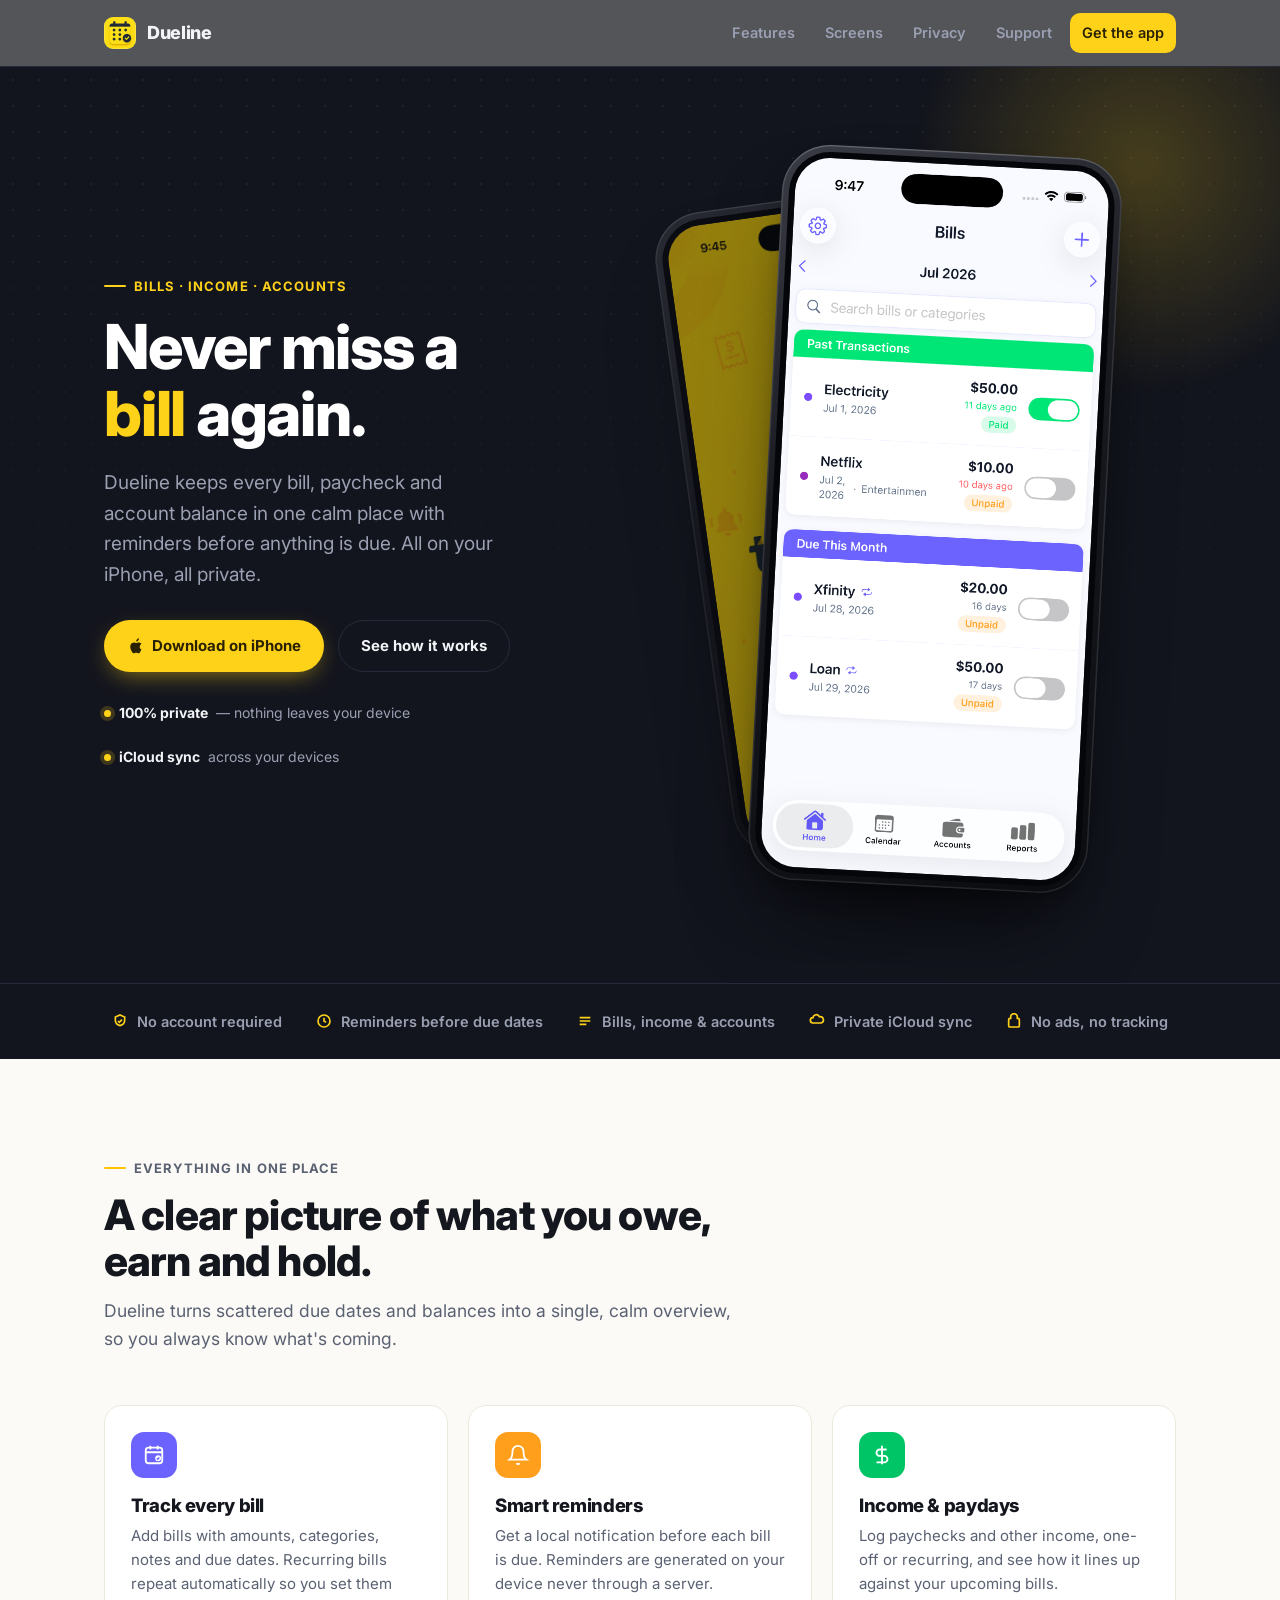
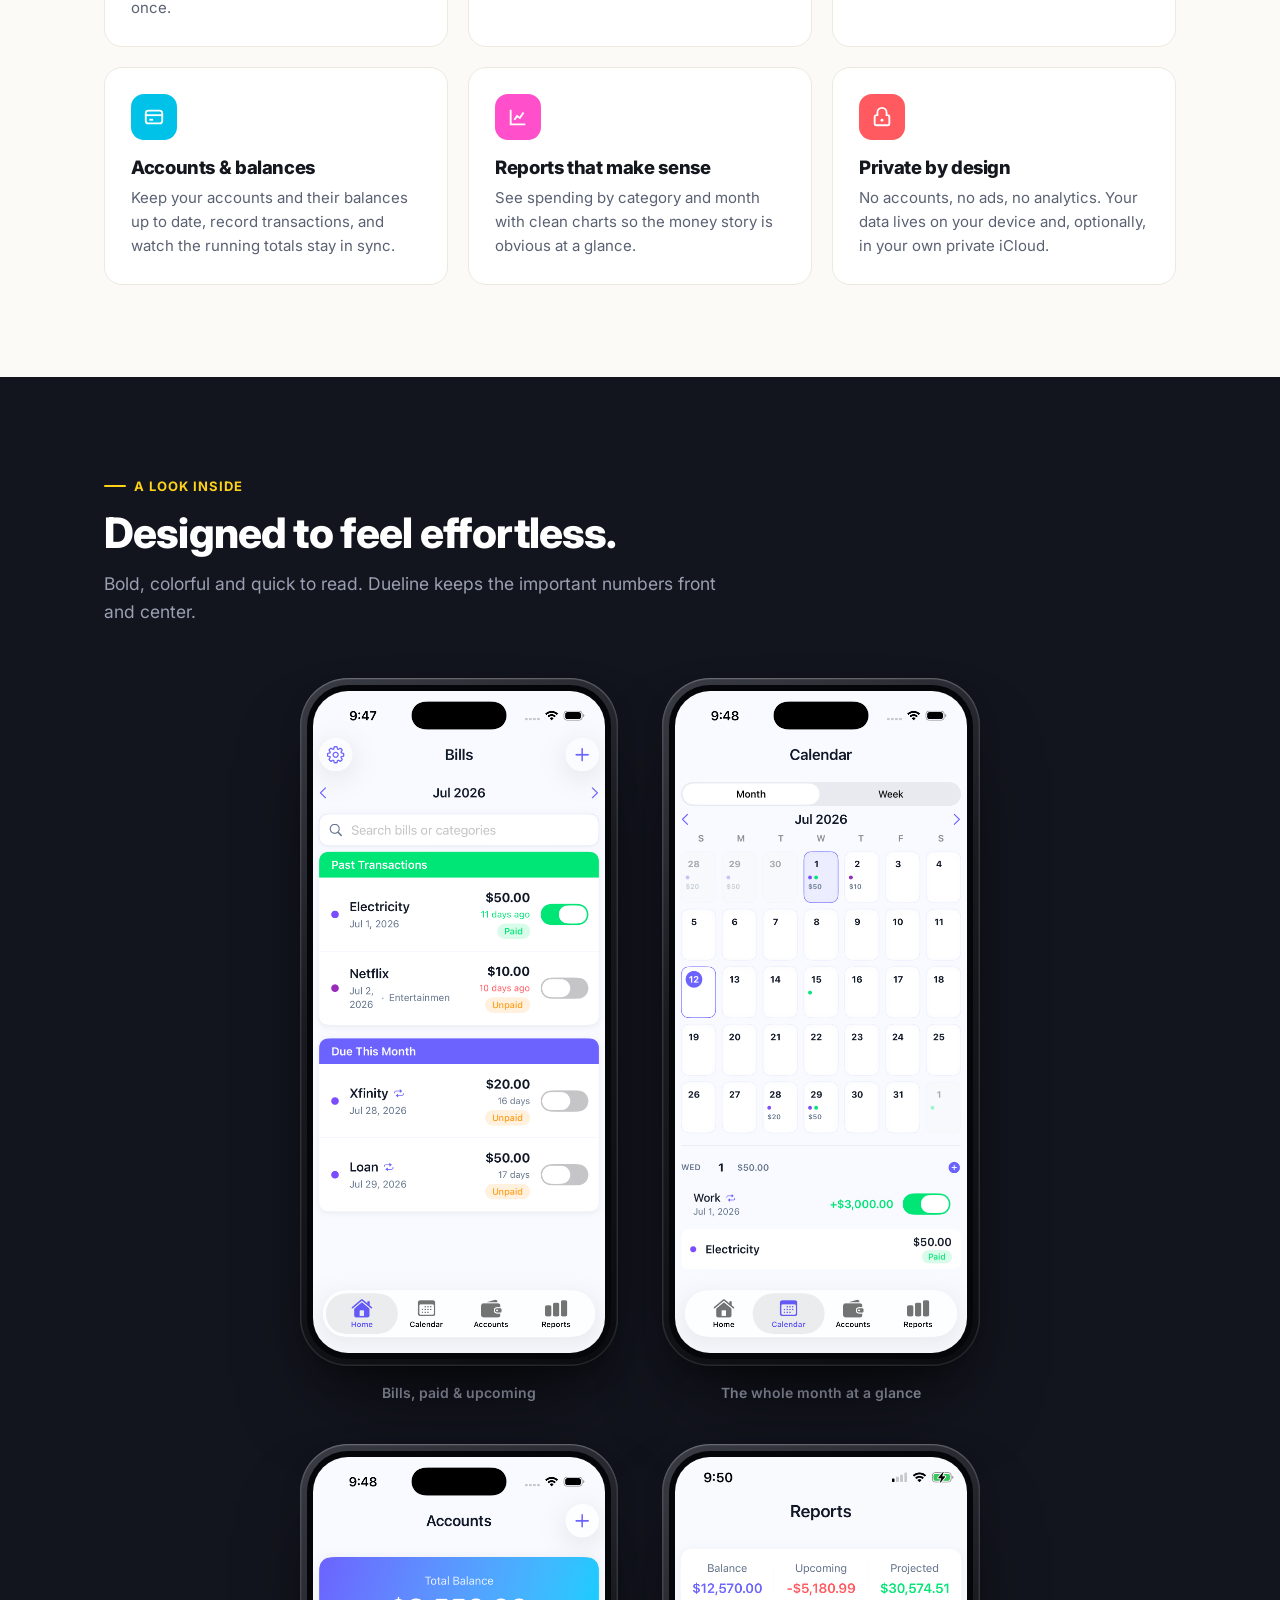
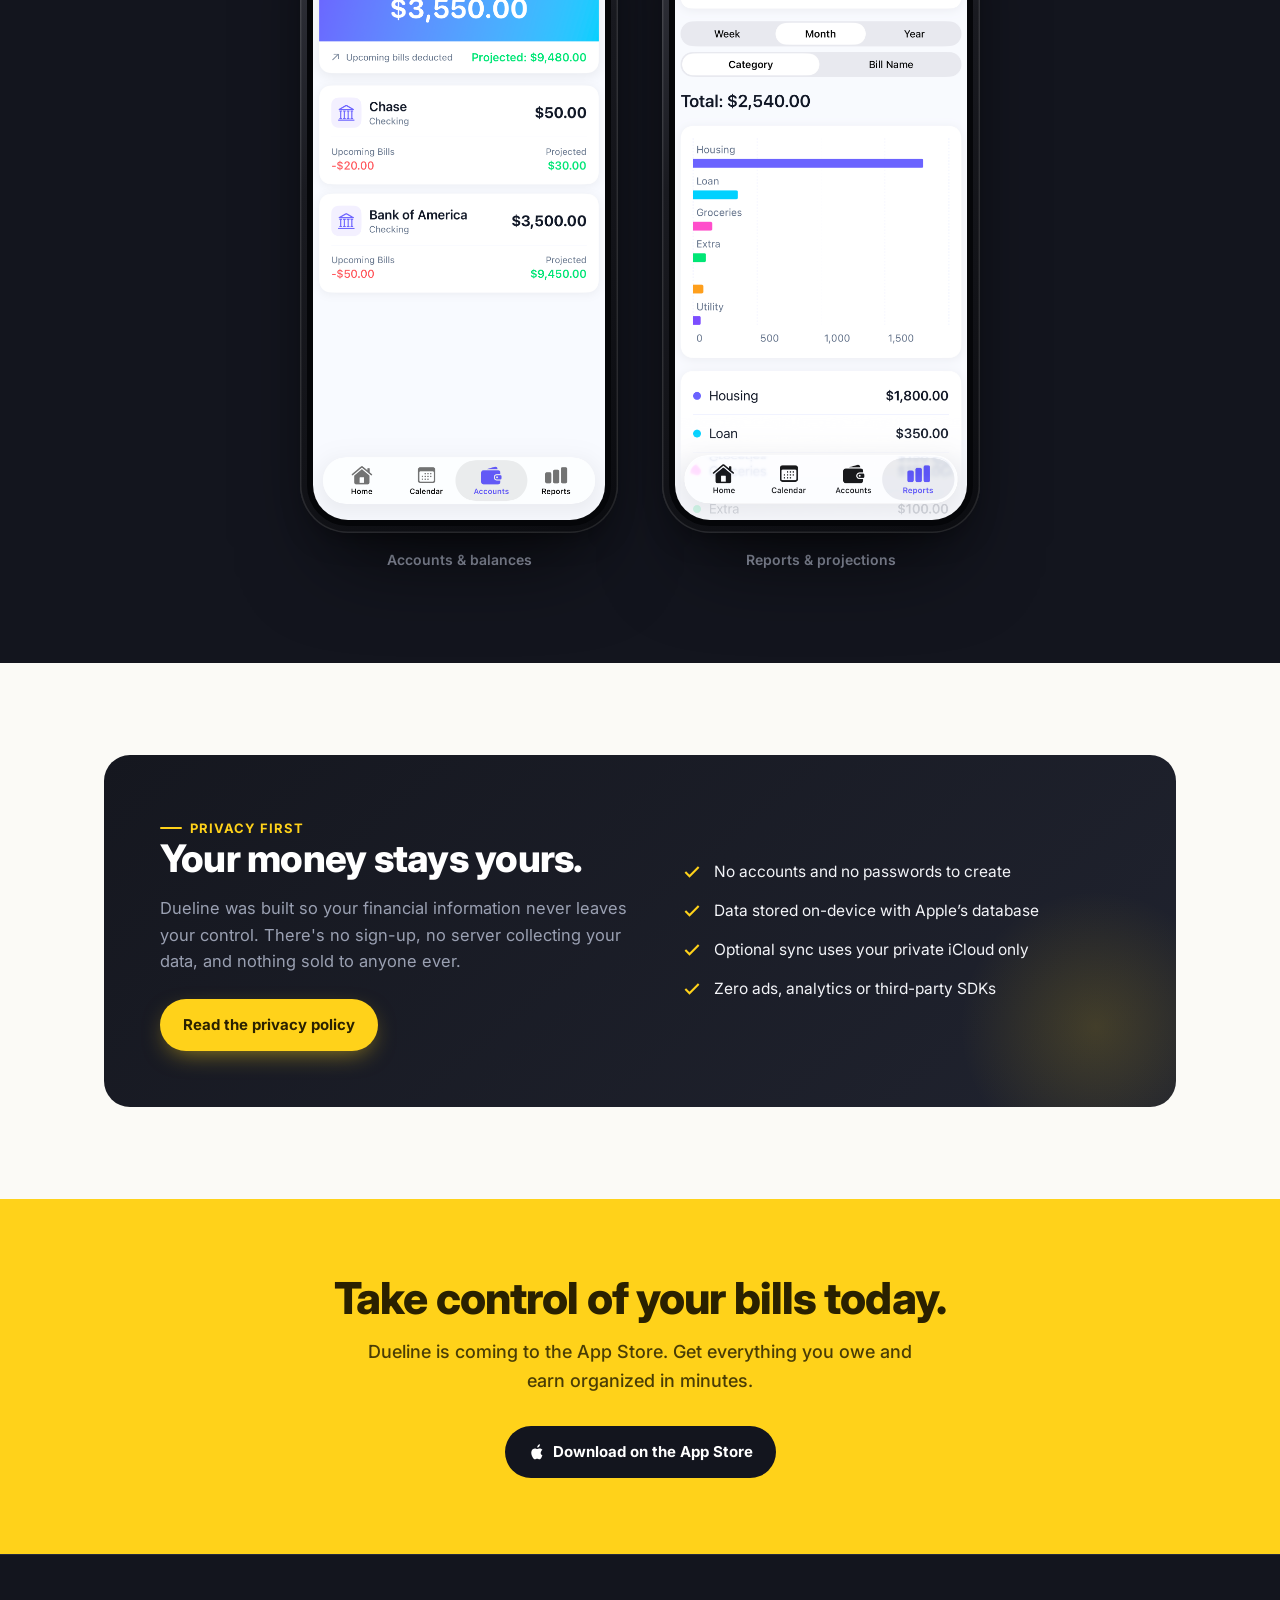
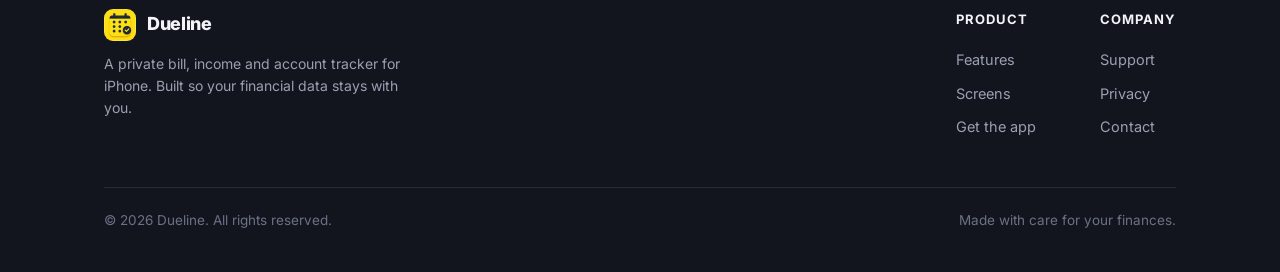
==== index.html @ 62bcc5a3 "website for Dueline IOS app." ====
<!DOCTYPE html>
<html lang="en">
<head>
  <meta charset="UTF-8" />
  <meta name="viewport" content="width=device-width, initial-scale=1.0" />
  <title>Dueline — Never miss a bill again</title>
  <meta name="description" content="Dueline is a private, on-device bill, income and account tracker for iPhone. Track due dates, get reminders, and see where your money goes — no accounts, no ads, no tracking." />
  <meta name="theme-color" content="#13151E" />

  <!-- Open Graph -->
  <meta property="og:type" content="website" />
  <meta property="og:title" content="Dueline — Never miss a bill again" />
  <meta property="og:description" content="A private, on-device bill, income and account tracker for iPhone. Your money stays yours." />
  <meta property="og:image" content="assets/icon-512.png" />

  <link rel="icon" type="image/png" href="assets/icon-180.png" />
  <link rel="apple-touch-icon" href="assets/icon-180.png" />
  <link rel="preconnect" href="https://fonts.googleapis.com" />
  <link rel="preconnect" href="https://fonts.gstatic.com" crossorigin />
  <link href="https://fonts.googleapis.com/css2?family=Inter:wght@400;500;600;700;800&display=swap" rel="stylesheet" />
  <link rel="stylesheet" href="styles.css" />
</head>
<body>

  <!-- ============ HEADER ============ -->
  <header class="site-header">
    <div class="wrap nav">
      <a class="brand" href="index.html">
        <img src="assets/icon.png" alt="Dueline icon" />
        Dueline
      </a>
      <nav class="nav-links" id="navLinks">
        <a href="#features">Features</a>
        <a href="#screens">Screens</a>
        <a href="#privacy">Privacy</a>
        <a href="support.html">Support</a>
        <a href="#download" class="cta">Get the app</a>
      </nav>
      <button class="nav-toggle" id="navToggle" aria-label="Menu">☰</button>
    </div>
  </header>

  <!-- ============ HERO ============ -->
  <section class="hero">
    <div class="wrap hero-grid">
      <div class="hero-copy">
        <span class="eyebrow on-dark">Bills · Income · Accounts</span>
        <h1>Never miss a<br><span class="hl">bill</span> again.</h1>
        <p class="hero-sub">Dueline keeps every bill, paycheck and account balance in one calm place with reminders before anything is due. All on your iPhone, all private.</p>
        <div class="hero-cta">
          <a href="#download" class="btn btn-primary">
            <svg width="16" height="18" viewBox="0 0 16 20" fill="currentColor"><path d="M13.5 10.6c0-2 1.6-3 1.7-3-.9-1.4-2.4-1.6-2.9-1.6-1.2-.1-2.4.7-3 .7-.6 0-1.6-.7-2.6-.7-1.3 0-2.6.8-3.3 2-1.4 2.4-.4 6 1 8 .7 1 1.4 2 2.4 2 1 0 1.3-.6 2.5-.6s1.5.6 2.5.6 1.7-1 2.3-2c.7-1.1 1-2.2 1-2.3-.1 0-2-.8-2.1-3.1zM11.6 4c.5-.7.9-1.6.8-2.5-.8 0-1.7.5-2.3 1.2-.5.6-.9 1.5-.8 2.4.9.1 1.7-.4 2.3-1.1z"/></svg>
            Download on iPhone
          </a>
          <a href="#features" class="btn btn-ghost">See how it works</a>
        </div>
        <div class="hero-meta">
          <div><span class="dot"></span> <b>100% private</b> — nothing leaves your device</div>
          <div><span class="dot"></span> <b>iCloud sync</b> across your devices</div>
        </div>
      </div>

      <div class="hero-visual">
        <div class="phone back"><div class="screen"><img src="assets/screenshots/screen1.png" alt="Dueline splash screen" /></div></div>
        <div class="phone"><div class="screen"><img src="assets/screenshots/home.png" alt="Dueline bills screen showing paid and upcoming bills" /></div></div>
      </div>
    </div>
  </section>

  <!-- ============ TRUST STRIP ============ -->
  <div class="trust">
    <div class="wrap">
      <span><svg width="16" height="16" viewBox="0 0 24 24" fill="none" stroke="currentColor" stroke-width="2.5"><path d="M12 3l7 3v5c0 4-3 7-7 8-4-1-7-4-7-8V6l7-3z"/><path d="M9 12l2 2 4-4"/></svg> No account required</span>
      <span><svg width="16" height="16" viewBox="0 0 24 24" fill="none" stroke="currentColor" stroke-width="2.5"><circle cx="12" cy="12" r="9"/><path d="M12 7v5l3 2"/></svg> Reminders before due dates</span>
      <span><svg width="16" height="16" viewBox="0 0 24 24" fill="none" stroke="currentColor" stroke-width="2.5"><path d="M4 7h16M4 12h16M4 17h10"/></svg> Bills, income &amp; accounts</span>
      <span><svg width="16" height="16" viewBox="0 0 24 24" fill="none" stroke="currentColor" stroke-width="2.5"><path d="M6 15a4 4 0 010-8 5 5 0 019.6-1.3A3.5 3.5 0 0118 15H6z"/></svg> Private iCloud sync</span>
      <span><svg width="16" height="16" viewBox="0 0 24 24" fill="none" stroke="currentColor" stroke-width="2.5"><path d="M18 8h-1V6a5 5 0 00-10 0v2H6a2 2 0 00-2 2v9a2 2 0 002 2h12a2 2 0 002-2v-9a2 2 0 00-2-2z"/></svg> No ads, no tracking</span>
    </div>
  </div>

  <!-- ============ FEATURES ============ -->
  <section class="section features" id="features">
    <div class="wrap">
      <div class="section-head">
        <span class="eyebrow">Everything in one place</span>
        <h2>A clear picture of what you owe, earn and hold.</h2>
        <p>Dueline turns scattered due dates and balances into a single, calm overview, so you always know what's coming.</p>
      </div>

      <div class="feat-grid">
        <div class="feat">
          <div class="chip" style="background:var(--c-purple)">
            <svg width="22" height="22" viewBox="0 0 24 24" fill="none" stroke="#fff" stroke-width="2"><rect x="3" y="4" width="18" height="17" rx="3"/><path d="M3 9h18M8 2v4M16 2v4"/><circle cx="16.5" cy="15.5" r="3.2" fill="#fff" stroke="none"/><path d="M15.2 15.5l1 1 1.6-1.8" stroke="var(--c-purple)" stroke-width="1.6"/></svg>
          </div>
          <h3>Track every bill</h3>
          <p>Add bills with amounts, categories, notes and due dates. Recurring bills repeat automatically so you set them once.</p>
        </div>
        <div class="feat">
          <div class="chip" style="background:var(--c-orange)">
            <svg width="22" height="22" viewBox="0 0 24 24" fill="none" stroke="#fff" stroke-width="2"><path d="M18 8A6 6 0 006 8c0 7-3 9-3 9h18s-3-2-3-9z"/><path d="M13.7 21a2 2 0 01-3.4 0"/></svg>
          </div>
          <h3>Smart reminders</h3>
          <p>Get a local notification before each bill is due. Reminders are generated on your device never through a server.</p>
        </div>
        <div class="feat">
          <div class="chip" style="background:var(--c-green)">
            <svg width="22" height="22" viewBox="0 0 24 24" fill="none" stroke="#fff" stroke-width="2"><path d="M12 2v20M17 6H9.5a3.5 3.5 0 000 7h5a3.5 3.5 0 010 7H6"/></svg>
          </div>
          <h3>Income &amp; paydays</h3>
          <p>Log paychecks and other income, one-off or recurring, and see how it lines up against your upcoming bills.</p>
        </div>
        <div class="feat">
          <div class="chip" style="background:var(--c-cyan)">
            <svg width="22" height="22" viewBox="0 0 24 24" fill="none" stroke="#fff" stroke-width="2"><rect x="3" y="5" width="18" height="14" rx="3"/><path d="M3 10h18"/><path d="M7 15h4"/></svg>
          </div>
          <h3>Accounts &amp; balances</h3>
          <p>Keep your accounts and their balances up to date, record transactions, and watch the running totals stay in sync.</p>
        </div>
        <div class="feat">
          <div class="chip" style="background:var(--c-pink)">
            <svg width="22" height="22" viewBox="0 0 24 24" fill="none" stroke="#fff" stroke-width="2"><path d="M4 4v16h16"/><path d="M8 15l3-4 3 2 4-6"/></svg>
          </div>
          <h3>Reports that make sense</h3>
          <p>See spending by category and month with clean charts so the money story is obvious at a glance.</p>
        </div>
        <div class="feat">
          <div class="chip" style="background:var(--c-red)">
            <svg width="22" height="22" viewBox="0 0 24 24" fill="none" stroke="#fff" stroke-width="2"><path d="M18 10h-1V7a5 5 0 00-10 0v3H6a2 2 0 00-2 2v7a2 2 0 002 2h12a2 2 0 002-2v-7a2 2 0 00-2-2z"/><circle cx="12" cy="15.5" r="1.6" fill="#fff" stroke="none"/></svg>
          </div>
          <h3>Private by design</h3>
          <p>No accounts, no ads, no analytics. Your data lives on your device and, optionally, in your own private iCloud.</p>
        </div>
      </div>
    </div>
  </section>

  <!-- ============ SCREENS ============ -->
  <section class="section showcase" id="screens">
    <div class="wrap">
      <div class="section-head">
        <span class="eyebrow on-dark">A look inside</span>
        <h2>Designed to feel effortless.</h2>
        <p>Bold, colorful and quick to read. Dueline keeps the important numbers front and center.</p>
      </div>
      <div class="shots">
        <div class="shot-col">
          <div class="phone"><div class="screen"><img src="assets/screenshots/home.png" alt="Bills screen showing paid and upcoming bills grouped by status" /></div></div>
          <div class="shot-cap">Bills, paid &amp; upcoming</div>
        </div>
        <div class="shot-col">
          <div class="phone"><div class="screen"><img src="assets/screenshots/calendar.png" alt="Calendar screen with bill and income markers on each day" /></div></div>
          <div class="shot-cap">The whole month at a glance</div>
        </div>
        <div class="shot-col">
          <div class="phone"><div class="screen"><img src="assets/screenshots/accounts.png" alt="Accounts screen showing total balance and per-account projections" /></div></div>
          <div class="shot-cap">Accounts &amp; balances</div>
        </div>
        <div class="shot-col">
          <div class="phone"><div class="screen"><img src="assets/screenshots/reports.png" alt="Reports screen with spending by category and projected balance" /></div></div>
          <div class="shot-cap">Reports &amp; projections</div>
        </div>
      </div>
    </div>
  </section>

  <!-- ============ PRIVACY BAND ============ -->
  <section class="section privacy-band" id="privacy">
    <div class="wrap">
      <div class="pb-card">
        <div class="pb-grid">
          <div>
            <span class="eyebrow on-dark">Privacy first</span>
            <h2>Your money stays yours.</h2>
            <p>Dueline was built so your financial information never leaves your control. There's no sign-up, no server collecting your data, and nothing sold to anyone ever.</p>
            <a href="privacy.html" class="btn btn-primary">Read the privacy policy</a>
          </div>
          <ul class="pb-list">
            <li><svg width="20" height="20" viewBox="0 0 24 24" fill="none" stroke="currentColor" stroke-width="2.5"><path d="M20 6L9 17l-5-5"/></svg> No accounts and no passwords to create</li>
            <li><svg width="20" height="20" viewBox="0 0 24 24" fill="none" stroke="currentColor" stroke-width="2.5"><path d="M20 6L9 17l-5-5"/></svg> Data stored on-device with Apple’s database</li>
            <li><svg width="20" height="20" viewBox="0 0 24 24" fill="none" stroke="currentColor" stroke-width="2.5"><path d="M20 6L9 17l-5-5"/></svg> Optional sync uses your private iCloud only</li>
            <li><svg width="20" height="20" viewBox="0 0 24 24" fill="none" stroke="currentColor" stroke-width="2.5"><path d="M20 6L9 17l-5-5"/></svg> Zero ads, analytics or third-party SDKs</li>
          </ul>
        </div>
      </div>
    </div>
  </section>

  <!-- ============ DOWNLOAD / CTA ============ -->
  <section class="cta-band" id="download">
    <div class="wrap">
      <h2>Take control of your bills today.</h2>
      <p>Dueline is coming to the App Store. Get everything you owe and earn organized in minutes.</p>
      <a href="#" class="btn btn-dark">
        <svg width="16" height="18" viewBox="0 0 16 20" fill="currentColor"><path d="M13.5 10.6c0-2 1.6-3 1.7-3-.9-1.4-2.4-1.6-2.9-1.6-1.2-.1-2.4.7-3 .7-.6 0-1.6-.7-2.6-.7-1.3 0-2.6.8-3.3 2-1.4 2.4-.4 6 1 8 .7 1 1.4 2 2.4 2 1 0 1.3-.6 2.5-.6s1.5.6 2.5.6 1.7-1 2.3-2c.7-1.1 1-2.2 1-2.3-.1 0-2-.8-2.1-3.1zM11.6 4c.5-.7.9-1.6.8-2.5-.8 0-1.7.5-2.3 1.2-.5.6-.9 1.5-.8 2.4.9.1 1.7-.4 2.3-1.1z"/></svg>
        Download on the App Store
      </a>
    </div>
  </section>

  <!-- ============ FOOTER ============ -->
  <footer class="site-footer">
    <div class="wrap">
      <div class="foot-grid">
        <div class="foot-brand">
          <a class="brand" href="index.html"><img src="assets/icon.png" alt="" /> Dueline</a>
          <p>A private bill, income and account tracker for iPhone. Built so your financial data stays with you.</p>
        </div>
        <div class="foot-cols">
          <div class="foot-col">
            <h4>Product</h4>
            <a href="#features">Features</a>
            <a href="#screens">Screens</a>
            <a href="#download">Get the app</a>
          </div>
          <div class="foot-col">
            <h4>Company</h4>
            <a href="support.html">Support</a>
            <a href="privacy.html">Privacy</a>
            <a href="mailto:duelinehelp@outlook.com">Contact</a>
          </div>
        </div>
      </div>
      <div class="foot-bottom">
        <span>© 2026 Dueline. All rights reserved.</span>
        <span>Made with care for your finances.</span>
      </div>
    </div>
  </footer>

  <script>
    const t = document.getElementById('navToggle');
    const l = document.getElementById('navLinks');
    t && t.addEventListener('click', () => l.classList.toggle('open'));
    l && l.addEventListener('click', e => { if (e.target.tagName === 'A') l.classList.remove('open'); });
  </script>
</body>
</html>
---- styles.css ----
/* =========================================================
   Dueline — marketing site styles
   Identity: bold golden-yellow accent on deep navy,
   warm off-white content sections. Cohesive with the
   App Store icon (yellow calendar + navy check).
   ========================================================= */

:root {
  --ink:        #13151E;   /* deep navy-black background     */
  --ink-2:      #1B1E2B;   /* elevated navy surface          */
  --ink-3:      #262A3A;   /* hairlines / borders on dark    */
  --paper:      #FBFAF6;   /* warm off-white page bg         */
  --paper-2:    #FFFFFF;   /* cards on light                 */
  --paper-line: #ECE9DF;   /* hairlines on light             */

  --accent:     #FFD21A;   /* brand yellow (icon)            */
  --accent-600: #FFC400;   /* deeper yellow for hovers       */
  --accent-ink: #2A2100;   /* text on yellow                 */

  --t-hi:       #F3F4F8;   /* primary text on dark           */
  --t-lo:       #9AA0B2;   /* muted text on dark             */
  --l-hi:       #15171F;   /* primary text on light          */
  --l-lo:       #5A6172;   /* muted text on light            */

  /* app category accents (used sparingly as feature chips) */
  --c-purple: #6C63FF;
  --c-cyan:   #00C2E8;
  --c-green:  #00C566;
  --c-orange: #FF9F1C;
  --c-pink:   #FF4FCB;
  --c-red:    #FF5A5F;

  --radius: 18px;
  --radius-sm: 12px;
  --maxw: 1120px;
  --ease: cubic-bezier(.22,.61,.36,1);
  --font: "Inter", -apple-system, BlinkMacSystemFont, "Segoe UI", Roboto,
          Helvetica, Arial, sans-serif;
}

* { box-sizing: border-box; }

html { scroll-behavior: smooth; -webkit-text-size-adjust: 100%; }

body {
  margin: 0;
  font-family: var(--font);
  background: var(--paper);
  color: var(--l-hi);
  line-height: 1.6;
  -webkit-font-smoothing: antialiased;
  text-rendering: optimizeLegibility;
}

img { max-width: 100%; display: block; }
a { color: inherit; text-decoration: none; }

.wrap { width: 100%; max-width: var(--maxw); margin: 0 auto; padding: 0 24px; }

/* ---------- Type ---------- */
h1, h2, h3 { margin: 0; line-height: 1.08; letter-spacing: -0.02em; font-weight: 800; }
.eyebrow {
  display: inline-flex; align-items: center; gap: 8px;
  font-size: 13px; font-weight: 700; letter-spacing: .08em; text-transform: uppercase;
  color: var(--l-lo);
}
.eyebrow::before {
  content: ""; width: 22px; height: 2px; background: var(--accent-600); border-radius: 2px;
}
.eyebrow.on-dark { color: var(--accent); }
.eyebrow.on-dark::before { background: var(--accent); }

/* ---------- Buttons ---------- */
.btn {
  display: inline-flex; align-items: center; justify-content: center; gap: 9px;
  font-weight: 700; font-size: 15px; padding: 13px 22px;
  border-radius: 999px; border: 1px solid transparent;
  cursor: pointer; transition: transform .18s var(--ease), background .18s var(--ease), border-color .18s;
  white-space: nowrap;
}
.btn:active { transform: translateY(1px); }
.btn-primary { background: var(--accent); color: var(--accent-ink); box-shadow: 0 8px 24px -8px rgba(255,210,26,.6); }
.btn-primary:hover { background: var(--accent-600); }
.btn-ghost { background: transparent; color: var(--t-hi); border-color: var(--ink-3); }
.btn-ghost:hover { border-color: var(--t-lo); }
.btn-ghost.on-light { color: var(--l-hi); border-color: var(--paper-line); }
.btn-ghost.on-light:hover { border-color: var(--l-lo); }

/* ---------- Header ---------- */
.site-header {
  position: sticky; top: 0; z-index: 50;
  background: rgba(19,21,30,.72);
  backdrop-filter: saturate(160%) blur(14px);
  -webkit-backdrop-filter: saturate(160%) blur(14px);
  border-bottom: 1px solid var(--ink-3);
}
.nav { display: flex; align-items: center; justify-content: space-between; height: 66px; }
.brand { display: flex; align-items: center; gap: 11px; color: var(--t-hi); font-weight: 800; letter-spacing: -.02em; font-size: 18px; }
.brand img { width: 32px; height: 32px; border-radius: 9px; }
.nav-links { display: flex; align-items: center; gap: 6px; }
.nav-links a {
  color: var(--t-lo); font-weight: 600; font-size: 14.5px; padding: 8px 12px; border-radius: 10px;
  transition: color .15s, background .15s;
}
.nav-links a:hover { color: var(--t-hi); background: rgba(255,255,255,.05); }
.nav-links a.cta { color: var(--accent-ink); background: var(--accent); }
.nav-links a.cta:hover { background: var(--accent-600); }
.nav-toggle { display: none; }

/* ---------- Hero ---------- */
.hero {
  position: relative; overflow: hidden;
  background: var(--ink); color: var(--t-hi);
  padding: 84px 0 96px;
}
.hero::before { /* dotted grid */
  content: ""; position: absolute; inset: 0;
  background-image: radial-gradient(rgba(255,255,255,.06) 1px, transparent 1px);
  background-size: 26px 26px; mask-image: linear-gradient(180deg, #000 0%, transparent 78%);
  -webkit-mask-image: linear-gradient(180deg, #000 0%, transparent 78%);
}
.hero::after { /* yellow glow */
  content: ""; position: absolute; top: -160px; right: -120px; width: 520px; height: 520px;
  background: radial-gradient(circle, rgba(255,210,26,.22), transparent 62%);
  filter: blur(6px); pointer-events: none;
}
.hero-grid {
  position: relative; z-index: 2;
  display: grid; grid-template-columns: 1.05fr .95fr; gap: 56px; align-items: center;
}
.hero h1 { font-size: clamp(38px, 5.4vw, 62px); color: #fff; margin: 18px 0 20px; }
.hero h1 .hl { color: var(--accent); }
.hero-sub { font-size: clamp(17px, 2vw, 19px); color: var(--t-lo); max-width: 34ch; margin-bottom: 30px; }
.hero-cta { display: flex; gap: 14px; flex-wrap: wrap; }
.hero-meta { display: flex; gap: 22px; margin-top: 30px; flex-wrap: wrap; }
.hero-meta div { font-size: 14px; color: var(--t-lo); display: flex; align-items: center; gap: 8px; }
.hero-meta b { color: var(--t-hi); font-weight: 700; }
.dot { width: 7px; height: 7px; border-radius: 50%; background: var(--accent); box-shadow: 0 0 0 4px rgba(255,210,26,.18); }

/* phone in hero */
.hero-visual { position: relative; display: flex; justify-content: center; }
.hero-visual .phone { width: 340px; transform: rotate(3deg); }
.hero-visual .phone.back {
  width: 300px; position: absolute; left: 0; top: 44px; transform: rotate(-8deg);
  opacity: .55; z-index: -1;
}

/* ---------- Phone mockup ---------- */
.phone {
  width: 264px; aspect-ratio: 390 / 844;
  /* titanium-style outer rail */
  background: linear-gradient(150deg, #3A3C45 0%, #191A20 40%, #0B0C10 100%);
  border-radius: 48px; padding: 13px;
  position: relative;
  box-shadow:
    0 50px 90px -34px rgba(0,0,0,.72),
    0 14px 30px -16px rgba(0,0,0,.55),
    inset 0 1px 1px rgba(255,255,255,.18),
    inset 0 0 0 1.5px rgba(255,255,255,.10);
}
.phone::after { /* black bezel between rail and screen */
  content: ""; position: absolute; inset: 7px; border-radius: 41px;
  background: #050609; z-index: 1;
}
/* Dynamic Island is part of the real screenshots, so the frame doesn't draw one. */
.phone .screen {
  width: 100%; height: 100%; border-radius: 35px; overflow: hidden; background: #fff;
  position: relative; z-index: 2;
}
.phone .screen img, .phone .screen svg { width: 100%; height: 100%; object-fit: cover; display: block; }

/* ---------- Sections ---------- */
section { position: relative; }
.section { padding: 92px 0; }
.section-head { max-width: 640px; margin-bottom: 52px; }
.section-head h2 { font-size: clamp(28px, 3.6vw, 42px); margin: 14px 0 14px; }
.section-head p { font-size: 17.5px; color: var(--l-lo); margin: 0; }

/* trust strip */
.trust { background: var(--ink); color: var(--t-lo); border-top: 1px solid var(--ink-3); }
.trust .wrap { display: flex; flex-wrap: wrap; gap: 14px 34px; justify-content: center; padding-top: 26px; padding-bottom: 26px; }
.trust span { display: inline-flex; align-items: center; gap: 9px; font-size: 14.5px; font-weight: 600; }
.trust svg { color: var(--accent); flex: none; }

/* features */
.features { background: var(--paper); }
.feat-grid { display: grid; grid-template-columns: repeat(3, 1fr); gap: 20px; }
.feat {
  background: var(--paper-2); border: 1px solid var(--paper-line); border-radius: var(--radius);
  padding: 26px; transition: transform .2s var(--ease), box-shadow .2s var(--ease), border-color .2s;
}
.feat:hover { transform: translateY(-4px); box-shadow: 0 22px 40px -26px rgba(20,20,40,.35); border-color: #e2ddce; }
.feat .chip {
  width: 46px; height: 46px; border-radius: 13px; display: grid; place-items: center; margin-bottom: 18px;
  color: #fff;
}
.feat h3 { font-size: 18.5px; margin-bottom: 8px; }
.feat p { margin: 0; color: var(--l-lo); font-size: 15px; }

/* showcase / screenshots */
.showcase { background: var(--ink); color: var(--t-hi); }
.showcase .section-head h2 { color: #fff; }
.showcase .section-head p { color: var(--t-lo); }
/* 2x2 grid of large phones — big enough to stay crisp on standard-DPI screens */
.shots {
  display: flex; flex-wrap: wrap; gap: 40px 44px;
  justify-content: center; align-items: flex-start;
  max-width: 760px; margin: 0 auto;
}
.shots .phone { width: 318px; }
.shot-cap { text-align: center; margin-top: 16px; font-size: 14px; color: var(--t-lo); font-weight: 600; }
.shot-col { display: flex; flex-direction: column; align-items: center; }

/* privacy band */
.privacy-band { background: var(--paper); }
.pb-card {
  background: linear-gradient(140deg, #15171F 0%, #20232F 100%);
  border-radius: 26px; padding: 56px; color: var(--t-hi); position: relative; overflow: hidden;
}
.pb-card::after {
  content: ""; position: absolute; right: -80px; bottom: -80px; width: 320px; height: 320px;
  background: radial-gradient(circle, rgba(255,210,26,.16), transparent 60%);
}
.pb-grid { position: relative; z-index: 2; display: grid; grid-template-columns: 1.1fr 1fr; gap: 40px; align-items: center; }
.pb-card h2 { font-size: clamp(26px, 3.2vw, 38px); color: #fff; margin-bottom: 16px; }
.pb-card p { color: var(--t-lo); font-size: 16.5px; margin: 0 0 24px; }
.pb-list { display: grid; gap: 14px; }
.pb-list li { list-style: none; display: flex; gap: 12px; align-items: flex-start; font-size: 15.5px; color: var(--t-hi); }
.pb-list svg { color: var(--accent); flex: none; margin-top: 2px; }
ul.pb-list { padding: 0; margin: 0; }

/* CTA */
.cta-band { background: var(--accent); color: var(--accent-ink); text-align: center; }
.cta-band .wrap { padding: 76px 24px; }
.cta-band h2 { font-size: clamp(28px, 3.6vw, 44px); margin-bottom: 16px; }
.cta-band p { font-size: 18px; margin: 0 auto 30px; max-width: 46ch; color: #4a3d05; font-weight: 500; }
.btn-dark { background: var(--ink); color: #fff; }
.btn-dark:hover { background: #000; }

/* ---------- Content pages (privacy / support) ---------- */
.page-hero { background: var(--ink); color: var(--t-hi); padding: 70px 0 56px; position: relative; overflow: hidden; }
.page-hero::after {
  content: ""; position: absolute; top: -140px; right: -80px; width: 380px; height: 380px;
  background: radial-gradient(circle, rgba(255,210,26,.18), transparent 62%);
}
.page-hero h1 { font-size: clamp(32px, 4.4vw, 48px); color: #fff; margin: 14px 0 12px; position: relative; z-index: 2; }
.page-hero p { color: var(--t-lo); margin: 0; position: relative; z-index: 2; font-size: 16.5px; }

.doc { padding: 64px 0 88px; }
.doc .wrap { max-width: 760px; }
.doc h2 { font-size: 22px; margin: 40px 0 12px; }
.doc h2:first-child { margin-top: 0; }
.doc h3 { font-size: 17px; margin: 26px 0 8px; }
.doc p, .doc li { color: #363b49; font-size: 16px; }
.doc ul { padding-left: 20px; }
.doc li { margin-bottom: 8px; }
.doc a { color: #6b5a00; font-weight: 600; border-bottom: 1px solid rgba(107,90,0,.3); }
.doc a:hover { border-color: #6b5a00; }
.doc .lead { font-size: 18px; color: var(--l-lo); }
.callout {
  background: var(--paper-2); border: 1px solid var(--paper-line); border-left: 4px solid var(--accent);
  border-radius: 12px; padding: 18px 20px; margin: 24px 0;
}
.callout p { margin: 0; }

/* support cards */
.support-grid { display: grid; grid-template-columns: repeat(2, 1fr); gap: 20px; margin-top: 8px; }
.support-card {
  background: var(--paper-2); border: 1px solid var(--paper-line); border-radius: var(--radius); padding: 28px;
}
.support-card .chip { width: 44px; height: 44px; border-radius: 12px; display: grid; place-items: center; color: #fff; margin-bottom: 16px; }
.support-card h3 { font-size: 18px; margin-bottom: 8px; }
.support-card p { margin: 0 0 14px; color: var(--l-lo); font-size: 15px; }
.support-card a.link { color: var(--l-hi); font-weight: 700; display: inline-flex; align-items: center; gap: 7px; }
.support-card a.link:hover { color: var(--accent-600); }

/* FAQ */
.faq { margin-top: 40px; }
.faq details {
  border: 1px solid var(--paper-line); border-radius: var(--radius-sm); background: var(--paper-2);
  padding: 4px 20px; margin-bottom: 12px;
}
.faq summary {
  cursor: pointer; font-weight: 700; font-size: 16px; padding: 16px 0; list-style: none;
  display: flex; justify-content: space-between; align-items: center; gap: 16px;
}
.faq summary::-webkit-details-marker { display: none; }
.faq summary::after { content: "+"; font-size: 22px; color: var(--l-lo); font-weight: 400; transition: transform .2s; }
.faq details[open] summary::after { transform: rotate(45deg); }
.faq details p { margin: 0 0 18px; color: var(--l-lo); font-size: 15.5px; }

/* ---------- Footer ---------- */
.site-footer { background: var(--ink); color: var(--t-lo); border-top: 1px solid var(--ink-3); padding: 54px 0 40px; }
.foot-grid { display: flex; justify-content: space-between; gap: 40px; flex-wrap: wrap; }
.foot-brand { max-width: 300px; }
.foot-brand .brand { margin-bottom: 12px; }
.foot-brand p { font-size: 14px; color: var(--t-lo); margin: 0; }
.foot-cols { display: flex; gap: 64px; flex-wrap: wrap; }
.foot-col h4 { color: var(--t-hi); font-size: 13px; text-transform: uppercase; letter-spacing: .08em; margin: 0 0 14px; }
.foot-col a { display: block; color: var(--t-lo); font-size: 14.5px; padding: 5px 0; transition: color .15s; }
.foot-col a:hover { color: var(--accent); }
.foot-bottom {
  margin-top: 44px; padding-top: 22px; border-top: 1px solid var(--ink-3);
  display: flex; justify-content: space-between; gap: 12px; flex-wrap: wrap; font-size: 13.5px; color: #6b7186;
}

/* ---------- Responsive ---------- */
@media (max-width: 900px) {
  .hero { padding: 64px 0 72px; }
  .hero-grid { grid-template-columns: 1fr; gap: 40px; }
  .hero-visual { order: -1; }
  .hero-visual .phone.back { display: none; }
  .hero-visual .phone { transform: rotate(0); }
  .feat-grid { grid-template-columns: 1fr 1fr; }
  .pb-grid { grid-template-columns: 1fr; }
  .support-grid { grid-template-columns: 1fr; }
  .shots .phone:nth-child(2) { transform: none; }
}
@media (max-width: 640px) {
  .nav-links { display: none; }
  .nav-links.open {
    display: flex; position: absolute; top: 66px; left: 0; right: 0; flex-direction: column;
    background: var(--ink-2); padding: 12px; gap: 4px; border-bottom: 1px solid var(--ink-3);
  }
  .nav-links.open a { padding: 12px; }
  .nav-toggle {
    display: inline-flex; background: transparent; border: 1px solid var(--ink-3); color: var(--t-hi);
    width: 42px; height: 42px; border-radius: 11px; align-items: center; justify-content: center; cursor: pointer;
  }
  .section { padding: 64px 0; }
  .feat-grid { grid-template-columns: 1fr; }
  .pb-card { padding: 34px 24px; }
  .foot-cols { gap: 36px; }
}
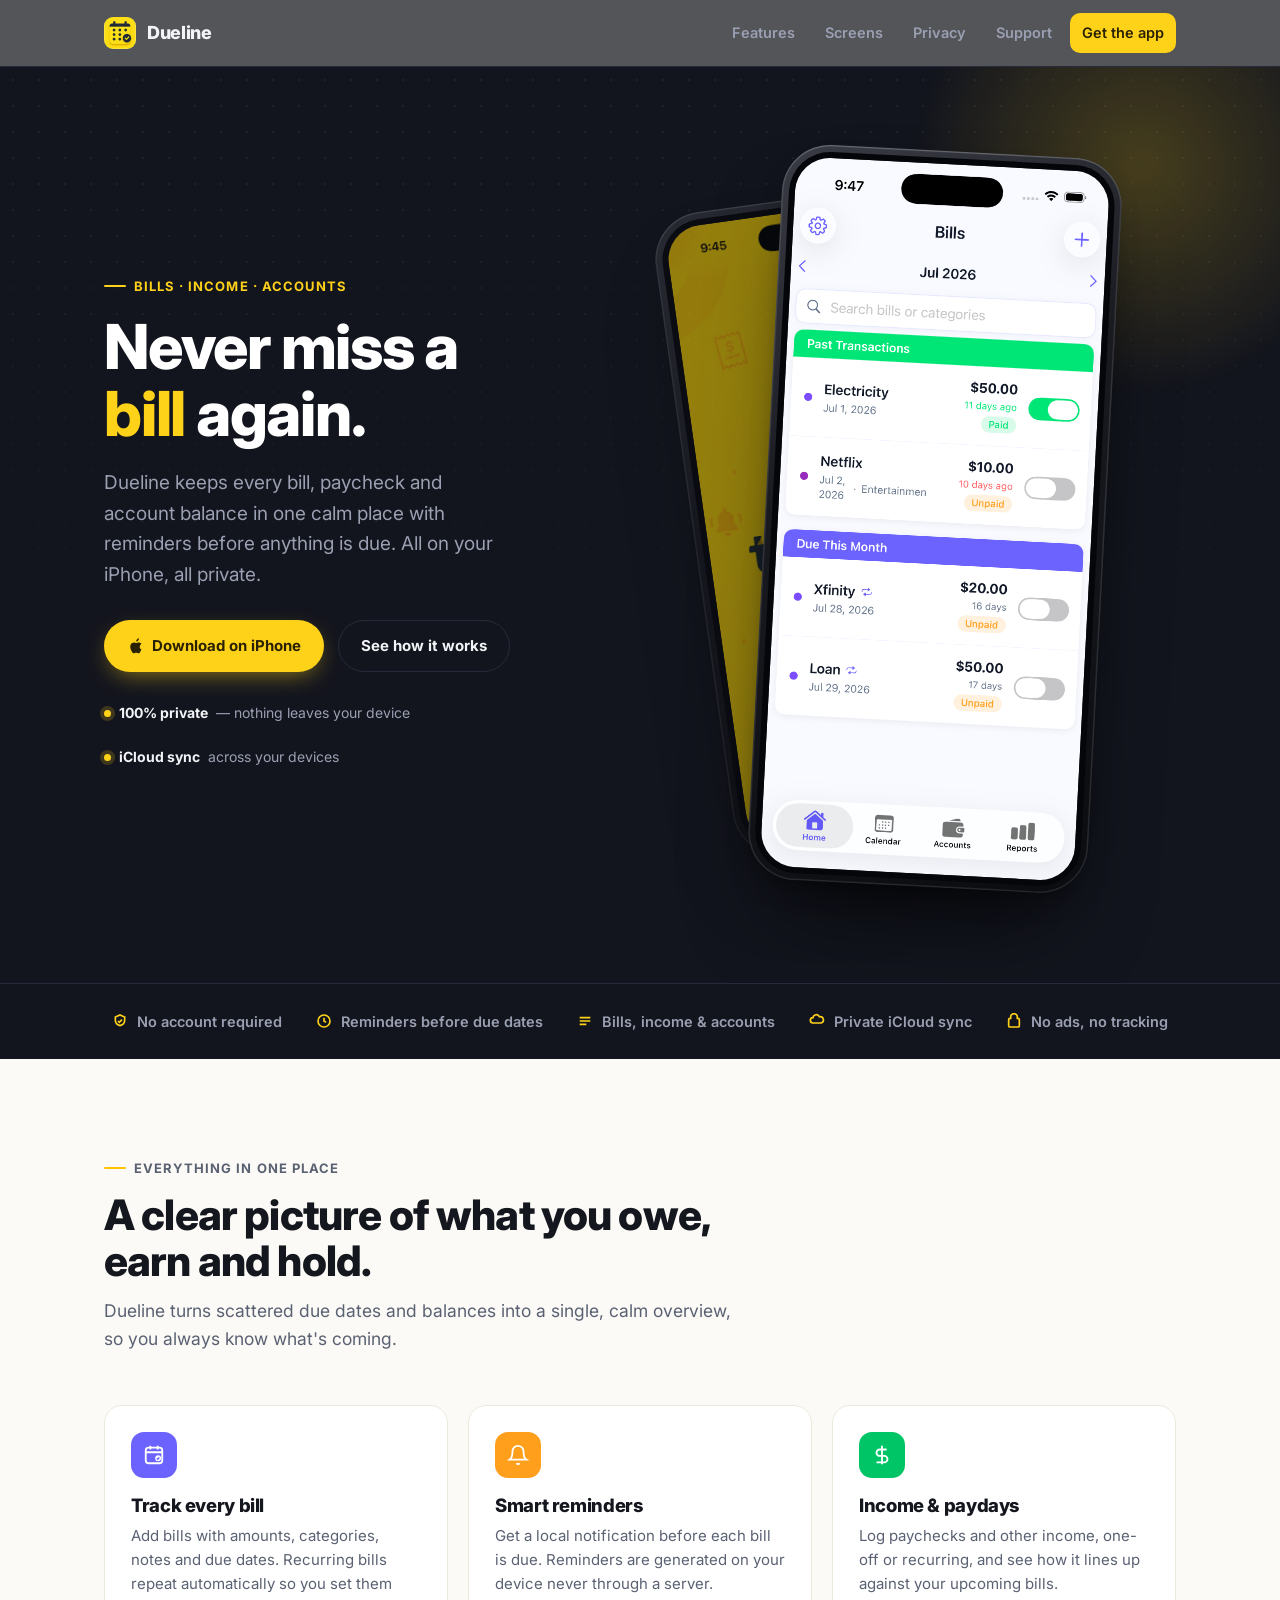
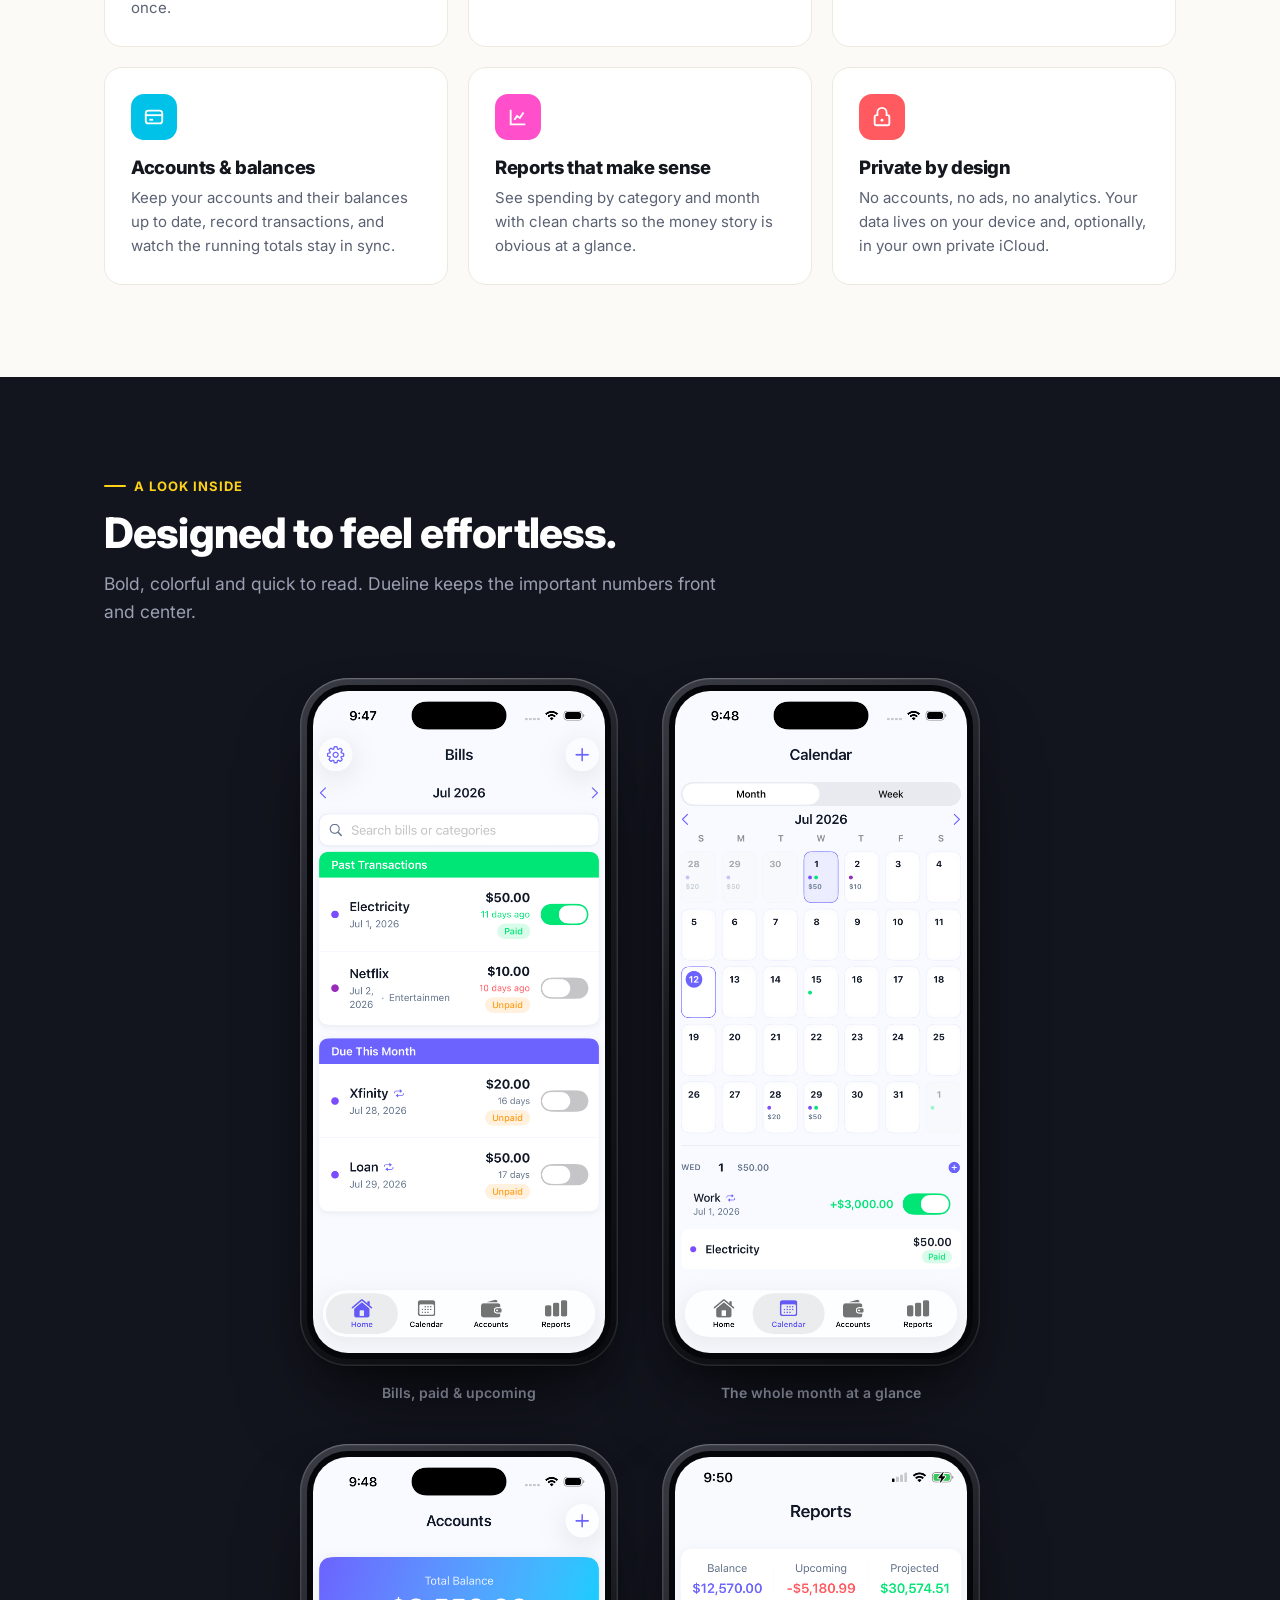
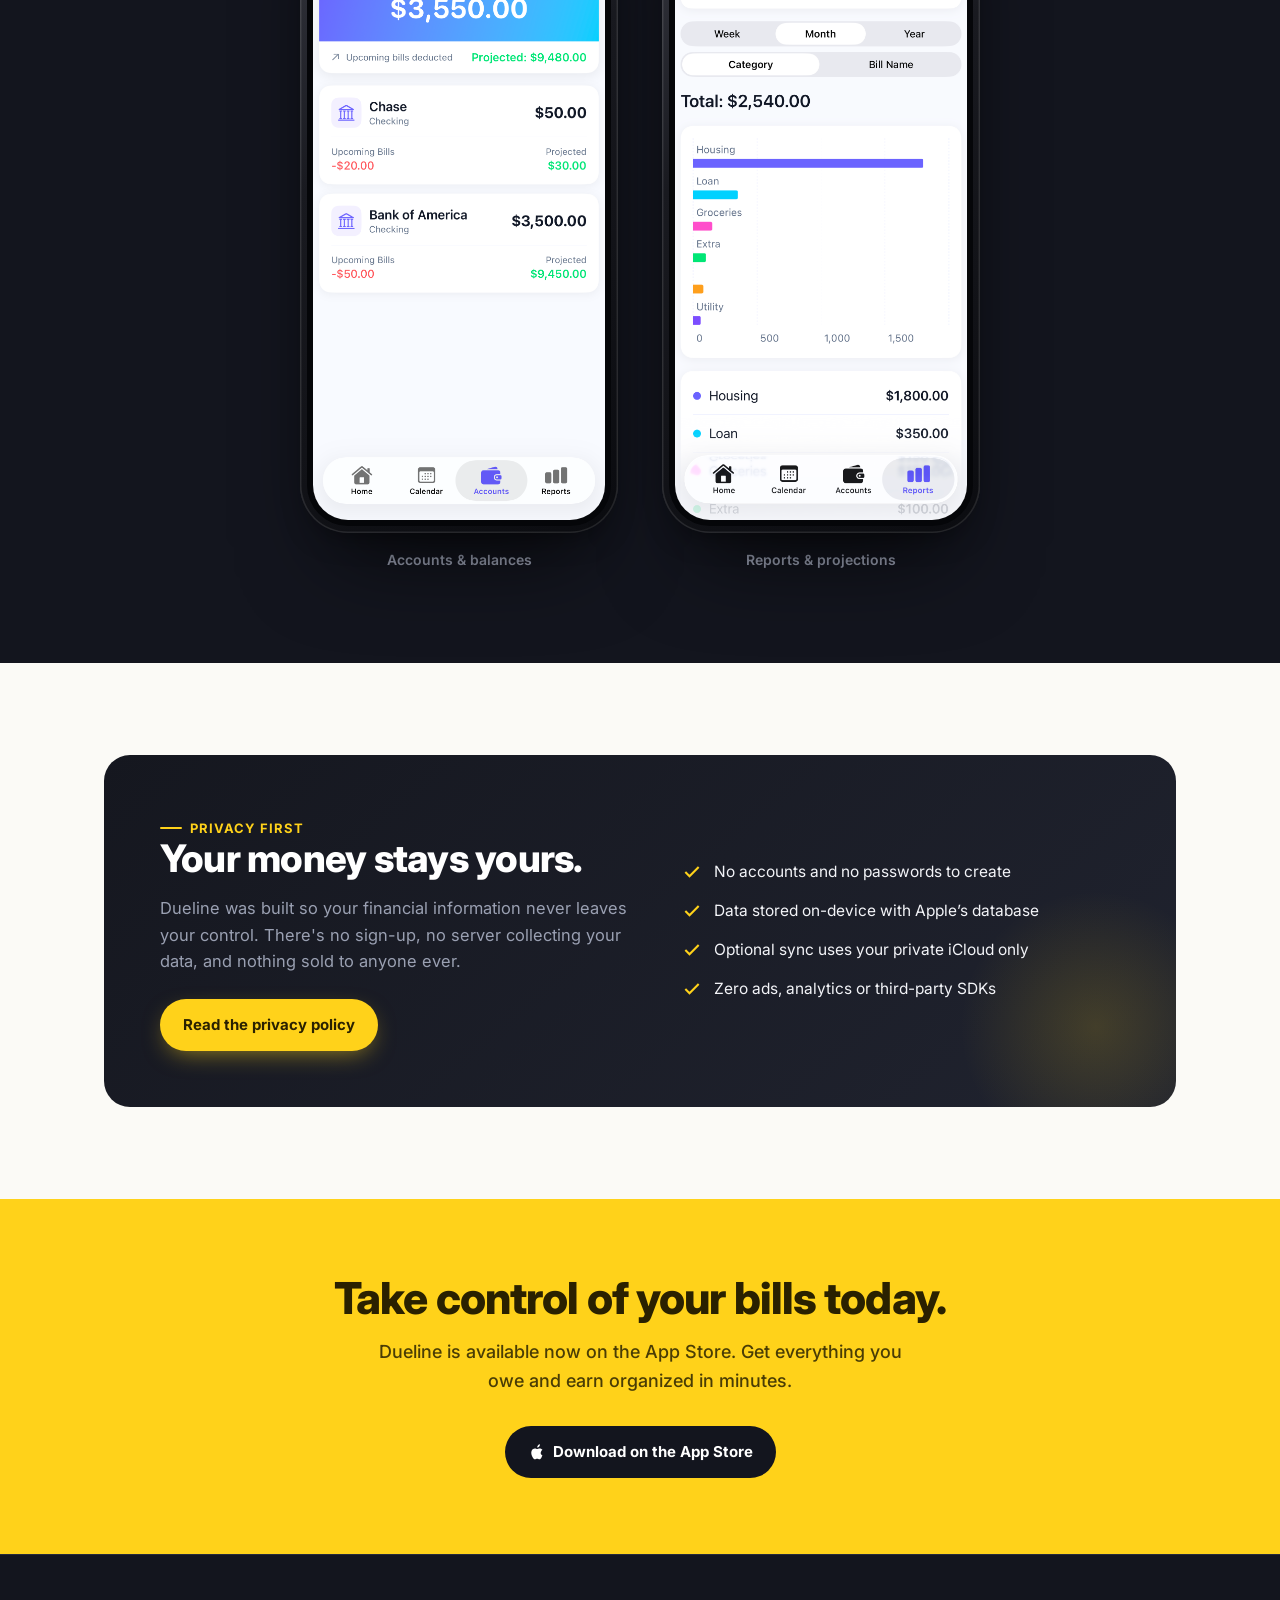
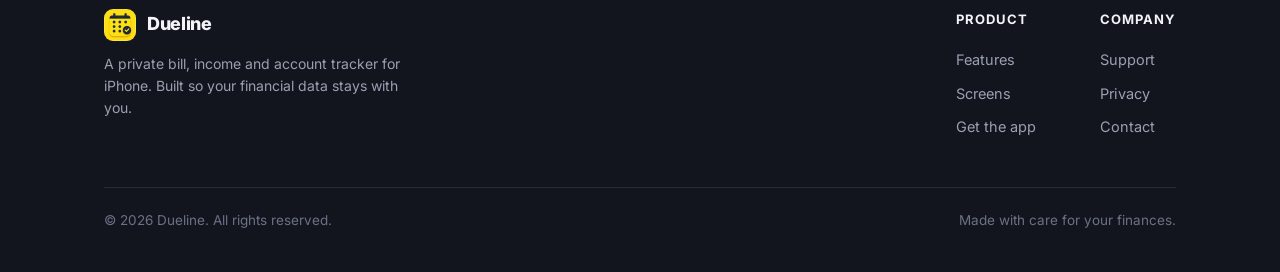
==== commit eeb59405: "added the live link for downloading app on app store" ====
--- a/index.html
+++ b/index.html
@@ -6,12 +6,14 @@
   <title>Dueline — Never miss a bill again</title>
   <meta name="description" content="Dueline is a private, on-device bill, income and account tracker for iPhone. Track due dates, get reminders, and see where your money goes — no accounts, no ads, no tracking." />
   <meta name="theme-color" content="#13151E" />
+  <link rel="canonical" href="https://dueline.vercel.app/" />
 
   <!-- Open Graph -->
   <meta property="og:type" content="website" />
   <meta property="og:title" content="Dueline — Never miss a bill again" />
   <meta property="og:description" content="A private, on-device bill, income and account tracker for iPhone. Your money stays yours." />
-  <meta property="og:image" content="assets/icon-512.png" />
+  <meta property="og:url" content="https://dueline.vercel.app/" />
+  <meta property="og:image" content="https://dueline.vercel.app/assets/icon-512.png" />
 
   <link rel="icon" type="image/png" href="assets/icon-180.png" />
   <link rel="apple-touch-icon" href="assets/icon-180.png" />
@@ -34,7 +36,7 @@
         <a href="#screens">Screens</a>
         <a href="#privacy">Privacy</a>
         <a href="support.html">Support</a>
-        <a href="#download" class="cta">Get the app</a>
+        <a href="https://apps.apple.com/us/app/dueline-bill-planner/id6790514982" class="cta">Get the app</a>
       </nav>
       <button class="nav-toggle" id="navToggle" aria-label="Menu">☰</button>
     </div>
@@ -48,7 +50,7 @@
         <h1>Never miss a<br><span class="hl">bill</span> again.</h1>
         <p class="hero-sub">Dueline keeps every bill, paycheck and account balance in one calm place with reminders before anything is due. All on your iPhone, all private.</p>
         <div class="hero-cta">
-          <a href="#download" class="btn btn-primary">
+          <a href="https://apps.apple.com/us/app/dueline-bill-planner/id6790514982" class="btn btn-primary">
             <svg width="16" height="18" viewBox="0 0 16 20" fill="currentColor"><path d="M13.5 10.6c0-2 1.6-3 1.7-3-.9-1.4-2.4-1.6-2.9-1.6-1.2-.1-2.4.7-3 .7-.6 0-1.6-.7-2.6-.7-1.3 0-2.6.8-3.3 2-1.4 2.4-.4 6 1 8 .7 1 1.4 2 2.4 2 1 0 1.3-.6 2.5-.6s1.5.6 2.5.6 1.7-1 2.3-2c.7-1.1 1-2.2 1-2.3-.1 0-2-.8-2.1-3.1zM11.6 4c.5-.7.9-1.6.8-2.5-.8 0-1.7.5-2.3 1.2-.5.6-.9 1.5-.8 2.4.9.1 1.7-.4 2.3-1.1z"/></svg>
             Download on iPhone
           </a>
@@ -189,8 +191,8 @@
   <section class="cta-band" id="download">
     <div class="wrap">
       <h2>Take control of your bills today.</h2>
-      <p>Dueline is coming to the App Store. Get everything you owe and earn organized in minutes.</p>
-      <a href="#" class="btn btn-dark">
+      <p>Dueline is available now on the App Store. Get everything you owe and earn organized in minutes.</p>
+      <a href="https://apps.apple.com/us/app/dueline-bill-planner/id6790514982" class="btn btn-dark">
         <svg width="16" height="18" viewBox="0 0 16 20" fill="currentColor"><path d="M13.5 10.6c0-2 1.6-3 1.7-3-.9-1.4-2.4-1.6-2.9-1.6-1.2-.1-2.4.7-3 .7-.6 0-1.6-.7-2.6-.7-1.3 0-2.6.8-3.3 2-1.4 2.4-.4 6 1 8 .7 1 1.4 2 2.4 2 1 0 1.3-.6 2.5-.6s1.5.6 2.5.6 1.7-1 2.3-2c.7-1.1 1-2.2 1-2.3-.1 0-2-.8-2.1-3.1zM11.6 4c.5-.7.9-1.6.8-2.5-.8 0-1.7.5-2.3 1.2-.5.6-.9 1.5-.8 2.4.9.1 1.7-.4 2.3-1.1z"/></svg>
         Download on the App Store
       </a>
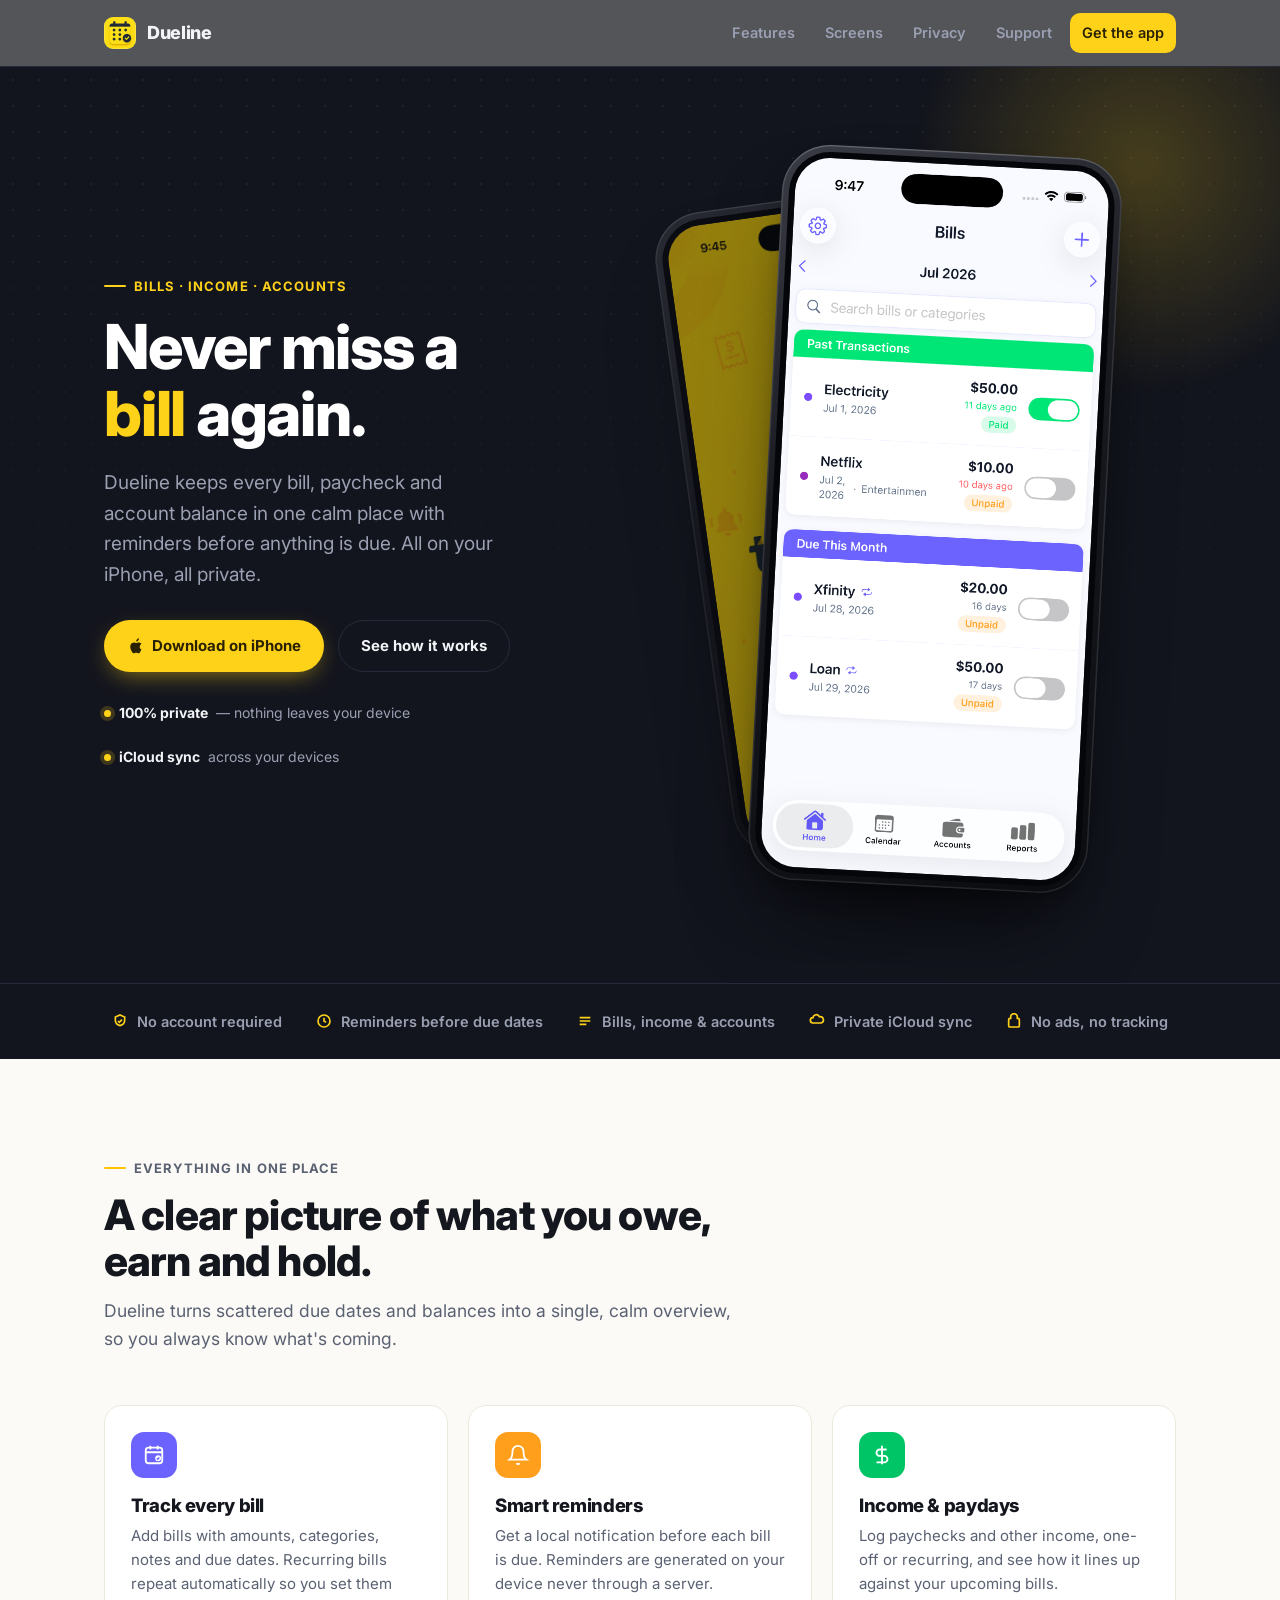
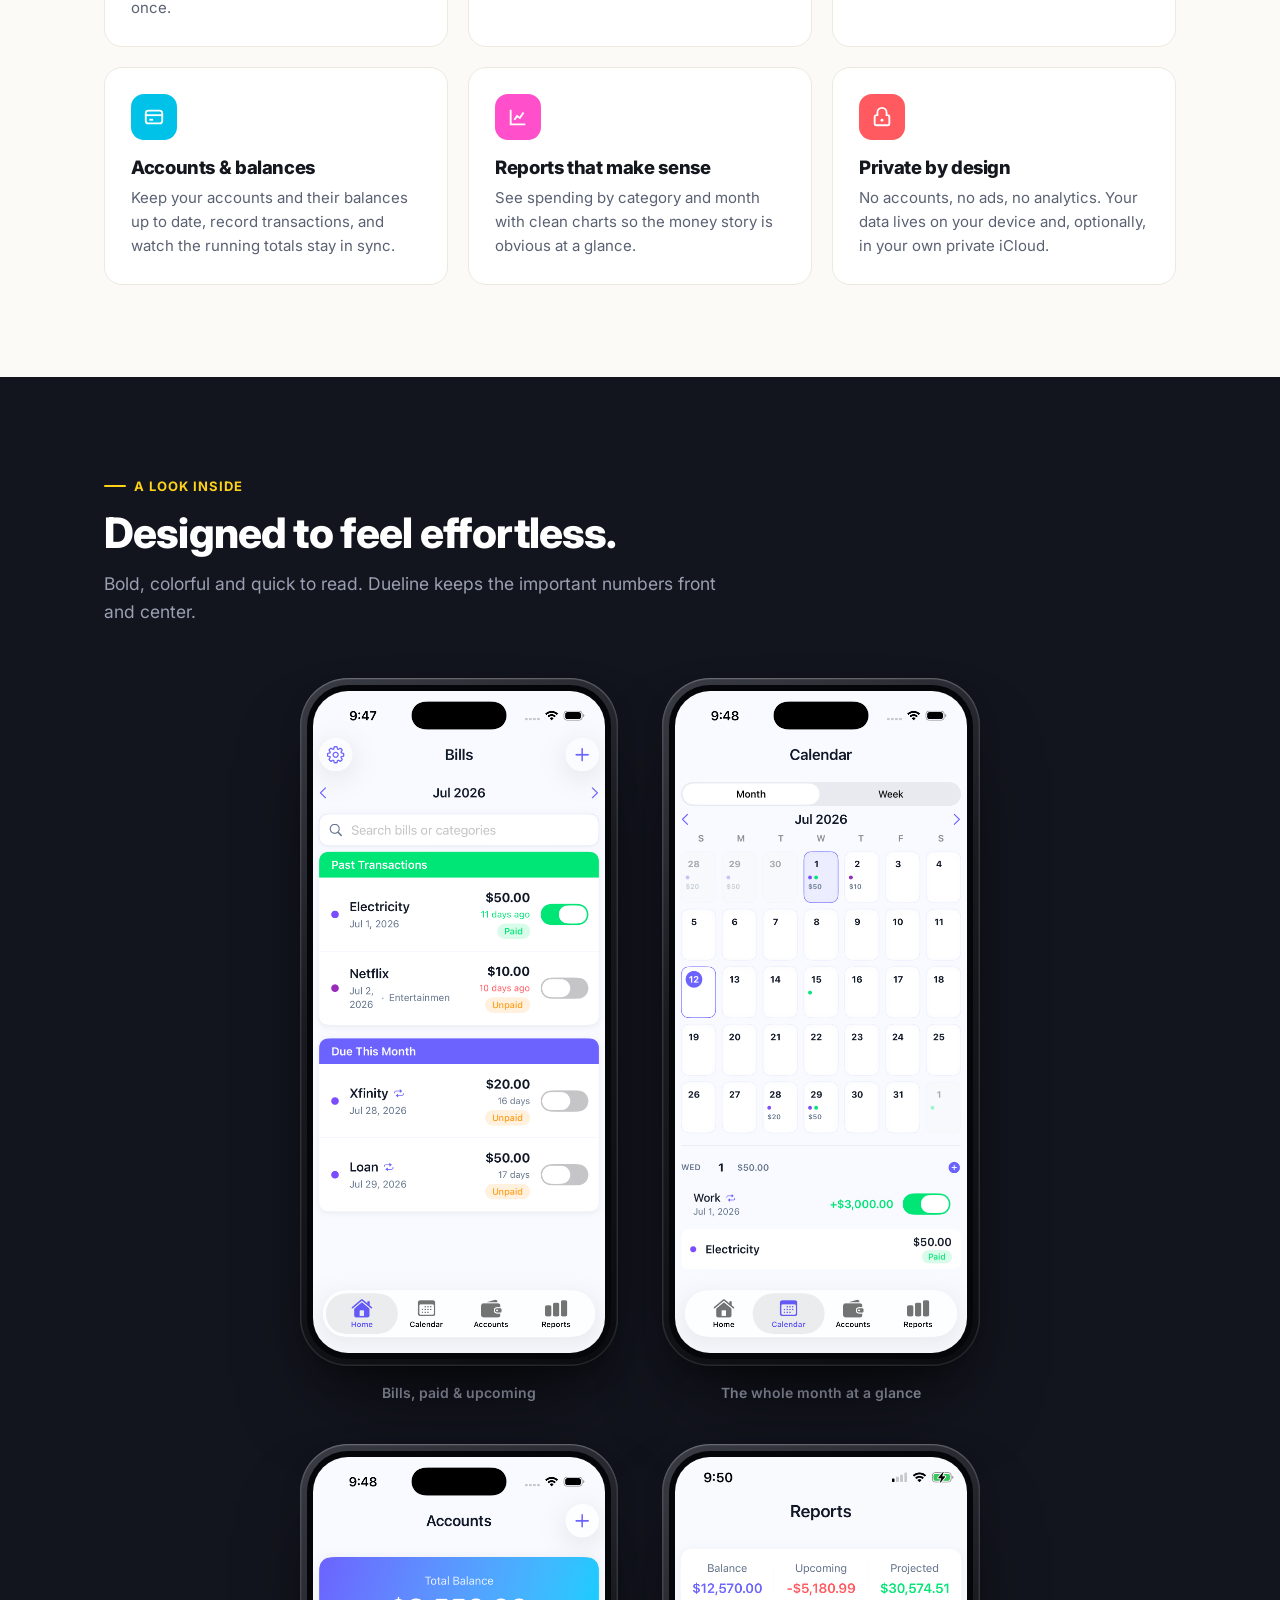
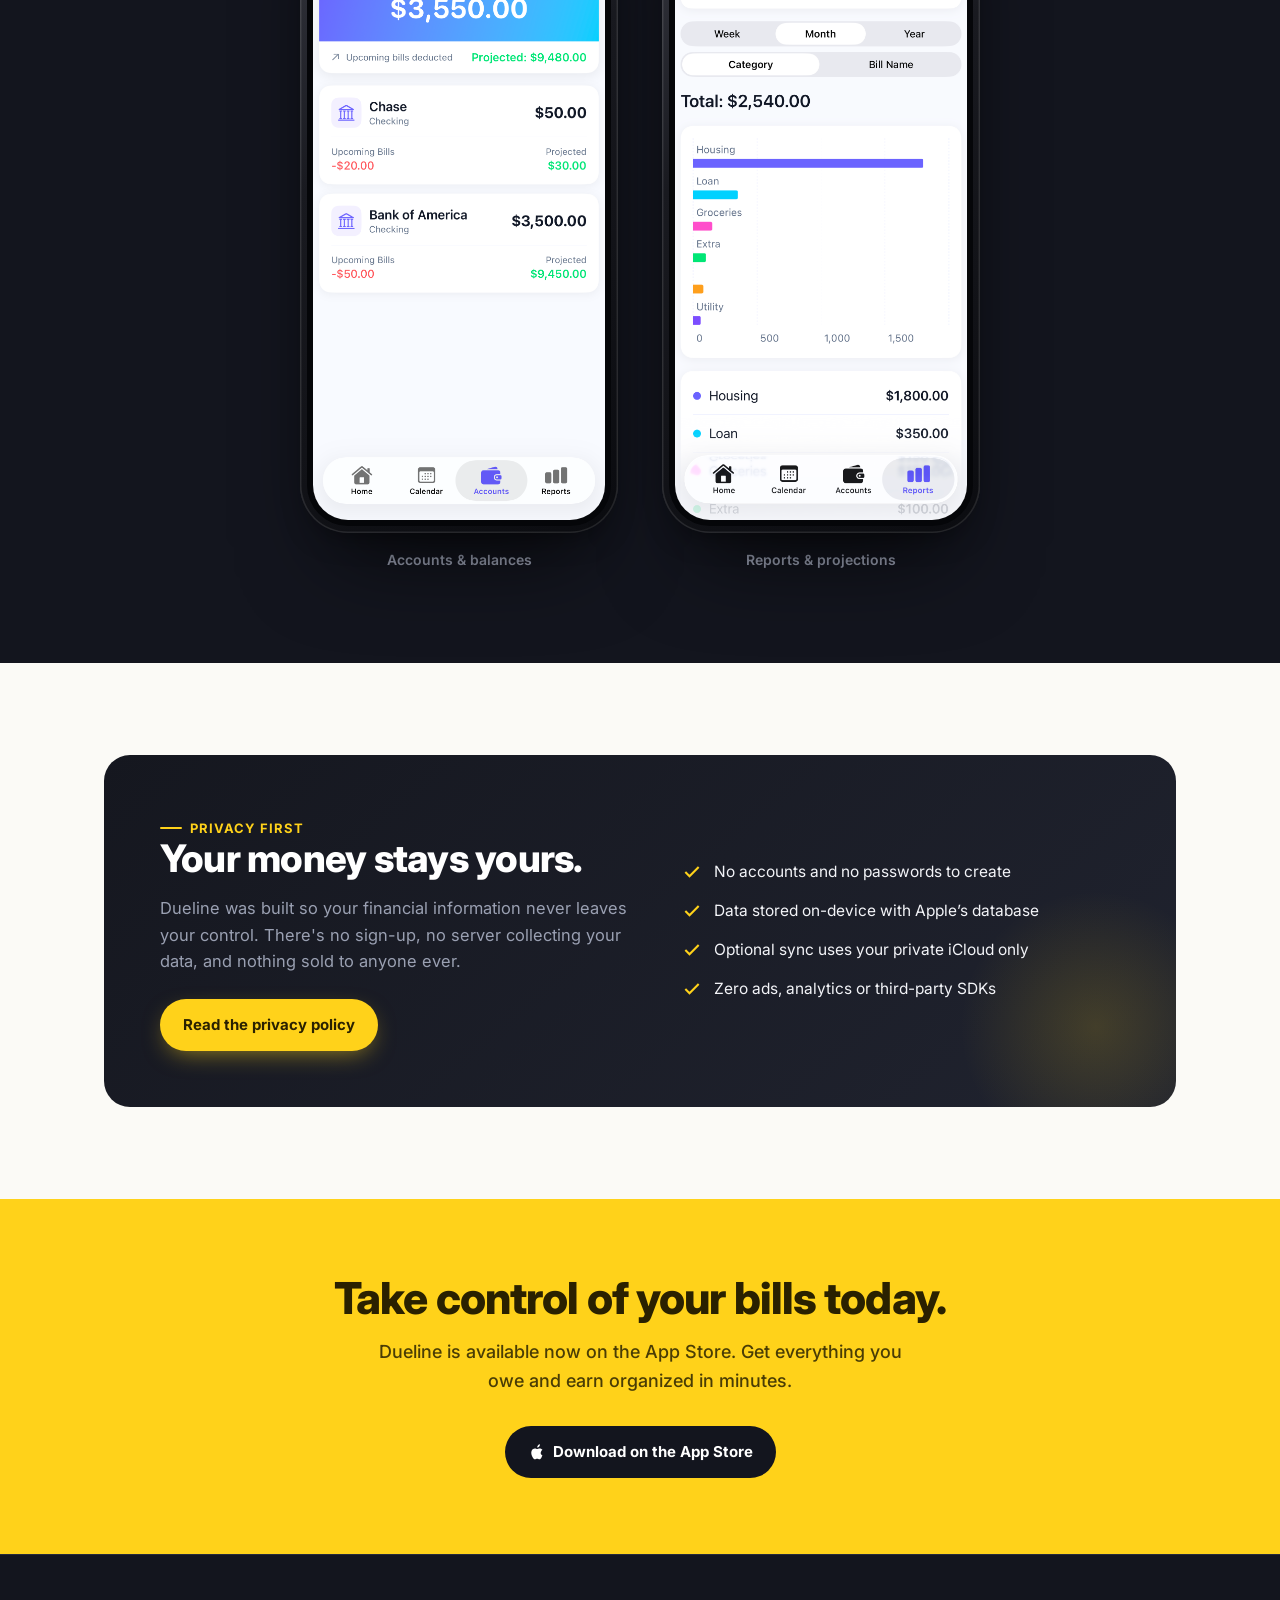
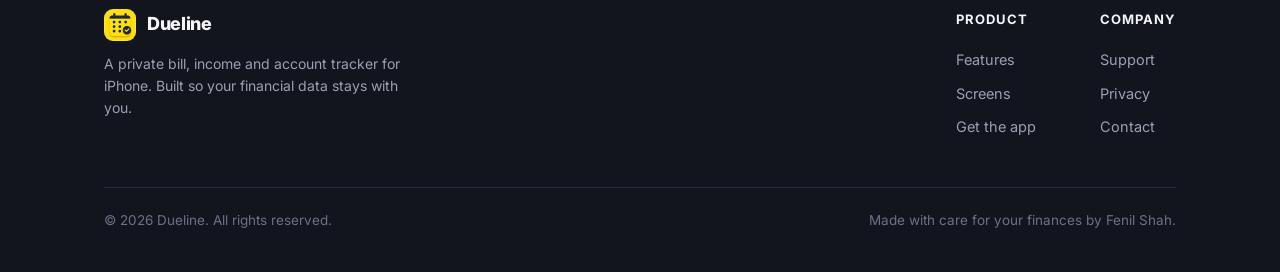
==== commit 5f7c9343: "added the live link for downloading app on app store" ====
--- a/index.html
+++ b/index.html
@@ -3,7 +3,7 @@
 <head>
   <meta charset="UTF-8" />
   <meta name="viewport" content="width=device-width, initial-scale=1.0" />
-  <title>Dueline — Never miss a bill again</title>
+  <title>Dueline: Never miss a bill again</title>
   <meta name="description" content="Dueline is a private, on-device bill, income and account tracker for iPhone. Track due dates, get reminders, and see where your money goes — no accounts, no ads, no tracking." />
   <meta name="theme-color" content="#13151E" />
   <link rel="canonical" href="https://dueline.vercel.app/" />
@@ -224,7 +224,7 @@
       </div>
       <div class="foot-bottom">
         <span>© 2026 Dueline. All rights reserved.</span>
-        <span>Made with care for your finances.</span>
+        <span>Made with care for your finances by Fenil Shah.</span>
       </div>
     </div>
   </footer>
